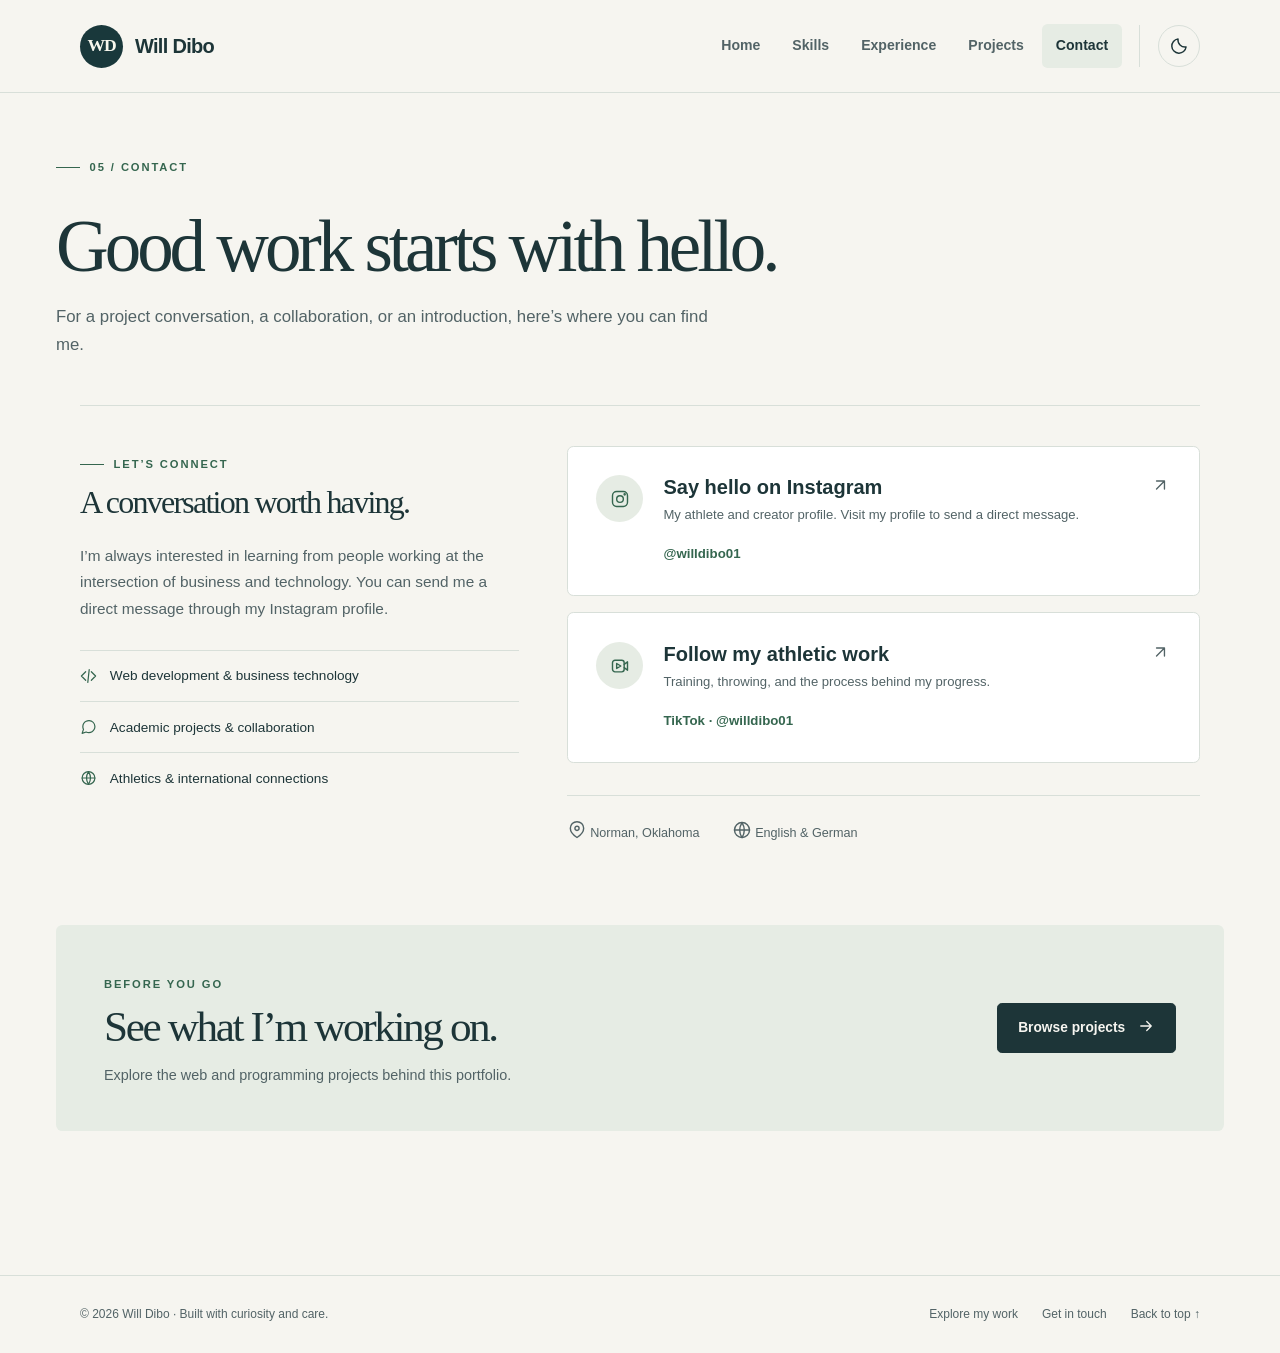
==== contact.html @ 00c78d90 "Publish interactive personal portfolio for MIS 4013" ====
<!doctype html>
<html lang="en" data-bs-theme="light">
<head>
  <meta charset="utf-8">
  <meta name="viewport" content="width=device-width, initial-scale=1">
  <meta name="description" content="Connect with Will Dibo through his Instagram and TikTok profiles for projects, collaborations, and professional introductions.">
  <meta name="author" content="Will Dibo">
  <title>Contact | Will Dibo</title>
  <link rel="icon" href="images/favicon.svg" type="image/svg+xml">
  <script src="js/theme-init.js"></script>
  <!-- The pinned Bootstrap version matches the supplied class practice files. -->
  <link href="https://cdn.jsdelivr.net/npm/bootstrap@5.3.3/dist/css/bootstrap.min.css" rel="stylesheet">
  <link href="css/style.css" rel="stylesheet">
  <script src="https://cdn.jsdelivr.net/npm/bootstrap@5.3.3/dist/js/bootstrap.bundle.min.js" defer></script>
  <script src="js/script.js" defer></script>
</head>
<body>
  <a class="skip-link" href="#main-content">Skip to main content</a>
  <header class="site-header">
    <nav class="navbar navbar-expand-lg site-nav" aria-label="Main navigation">
      <div class="container">
        <a class="navbar-brand" href="index.html"><span class="brand-mark" aria-hidden="true">WD</span>Will Dibo</a>
        <button class="navbar-toggler" type="button" data-bs-toggle="collapse" data-bs-target="#main-nav" aria-controls="main-nav" aria-expanded="false" aria-label="Toggle navigation"><svg class="icon " viewBox="0 0 24 24" aria-hidden="true"><path d="M4 6h16M4 12h16M4 18h16"/></svg></button>
        <div class="collapse navbar-collapse" id="main-nav">
          <ul class="navbar-nav ms-auto">
              <li class="nav-item"><a class="nav-link" href="index.html">Home</a></li>
              <li class="nav-item"><a class="nav-link" href="skills.html">Skills</a></li>
              <li class="nav-item"><a class="nav-link" href="experience.html" aria-label="Experience and education">Experience</a></li>
              <li class="nav-item"><a class="nav-link" href="projects.html">Projects</a></li>
              <li class="nav-item"><a class="nav-link active" href="contact.html" aria-current="page">Contact</a></li>
          </ul>
          <div class="nav-actions">
            <button class="theme-toggle" id="theme-toggle" type="button" aria-pressed="false" aria-label="Switch to dark mode" title="Switch to dark mode">
              <svg class="icon moon-icon" viewBox="0 0 24 24" aria-hidden="true"><path d="M20.5 13.2A8.6 8.6 0 0 1 10.8 3.5 8.6 8.6 0 1 0 20.5 13.2Z"/></svg><svg class="icon sun-icon" viewBox="0 0 24 24" aria-hidden="true"><circle cx="12" cy="12" r="4"/><path d="M12 2v2m0 16v2M2 12h2m16 0h2M5 5l1.4 1.4m11.2 11.2L19 19M5 19l1.4-1.4M17.6 6.4 19 5"/></svg>
            </button>
          </div>
        </div>
      </div>
    </nav>
  </header>
  <main id="main-content" tabindex="-1">
    <section class="page-heading container" aria-labelledby="page-title">
      <p class="eyebrow section-index">05 / Contact</p>
      <h1 id="page-title">Good work starts with hello.</h1>
      <p class="lead">For a project conversation, a collaboration, or an introduction, here’s where you can find me.</p>
    </section>
    <div class="container"><div class="page-rule"></div></div>
    <section class="container" aria-labelledby="contact-title">
      <div class="row g-5">
        <div class="col-12 col-lg-5 contact-intro">
          <span class="eyebrow section-index">Let’s connect</span>
          <h2 class="serif" id="contact-title">A conversation worth having.</h2>
          <p>I’m always interested in learning from people working at the intersection of business and technology. You can send me a direct message through my Instagram profile.</p>
          <ul class="contact-topics">
            <li><svg class="icon " viewBox="0 0 24 24" aria-hidden="true"><path d="m8 6-6 6 6 6m8-12 6 6-6 6m-3-15-2 18"/></svg>Web development &amp; business technology</li>
            <li><svg class="icon " viewBox="0 0 24 24" aria-hidden="true"><path d="M21 11.5a8.4 8.4 0 0 1-.9 3.8 8.5 8.5 0 0 1-7.6 4.7 8.4 8.4 0 0 1-3.8-.9L3 21l1.9-5.7a8.4 8.4 0 0 1-.9-3.8 8.5 8.5 0 0 1 4.7-7.6 8.4 8.4 0 0 1 3.8-.9h.5a8.5 8.5 0 0 1 8 8v.5Z"/></svg>Academic projects &amp; collaboration</li>
            <li><svg class="icon " viewBox="0 0 24 24" aria-hidden="true"><circle cx="12" cy="12" r="9"/><path d="M3 12h18M12 3a17 17 0 0 1 0 18 17 17 0 0 1 0-18Z"/></svg>Athletics &amp; international connections</li>
          </ul>
        </div>
        <div class="col-12 col-lg-7">
          <div class="d-flex flex-column gap-3">
            <a class="card contact-card" href="https://www.instagram.com/willdibo01/" target="_blank" rel="noopener noreferrer" aria-label="Visit Will Dibo on Instagram, opens in a new tab">
              <span class="contact-platform"><svg class="icon " viewBox="0 0 24 24" aria-hidden="true"><rect x="3" y="3" width="18" height="18" rx="5"/><circle cx="12" cy="12" r="4"/><circle cx="17.6" cy="6.4" r=".7"/></svg></span>
              <div><h3>Say hello on Instagram</h3><p>My athlete and creator profile. Visit my profile to send a direct message.</p><span class="handle">@willdibo01</span></div>
              <svg class="icon " viewBox="0 0 24 24" aria-hidden="true"><path d="M7 17 17 7M7 7h10v10"/></svg>
            </a>
            <a class="card contact-card" href="https://www.tiktok.com/@willdibo01" target="_blank" rel="noopener noreferrer" aria-label="Visit Will Dibo on TikTok, opens in a new tab">
              <span class="contact-platform"><svg class="icon " viewBox="0 0 24 24" aria-hidden="true"><rect x="3" y="5" width="14" height="14" rx="3"/><path d="m17 10 4-3v10l-4-3M8 9l5 3-5 3Z"/></svg></span>
              <div><h3>Follow my athletic work</h3><p>Training, throwing, and the process behind my progress.</p><span class="handle">TikTok &middot; @willdibo01</span></div>
              <svg class="icon " viewBox="0 0 24 24" aria-hidden="true"><path d="M7 17 17 7M7 7h10v10"/></svg>
            </a>
          </div>
          <div class="contact-meta"><span><svg class="icon " viewBox="0 0 24 24" aria-hidden="true"><path d="M20 10c0 6-8 11-8 11S4 16 4 10a8 8 0 1 1 16 0Z"/><circle cx="12" cy="10" r="2.5"/></svg> Norman, Oklahoma</span><span><svg class="icon " viewBox="0 0 24 24" aria-hidden="true"><circle cx="12" cy="12" r="9"/><path d="M3 12h18M12 3a17 17 0 0 1 0 18 17 17 0 0 1 0-18Z"/></svg> English &amp; German</span></div>
        </div>
      </div>
    </section>
    <section class="container section-space" aria-labelledby="contact-work-title">
      <div class="contact-band">
        <div><span class="eyebrow">Before you go</span><h2 class="serif" id="contact-work-title">See what I’m working on.</h2><p>Explore the web and programming projects behind this portfolio.</p></div>
        <a class="btn btn-primary" href="projects.html">Browse projects <svg class="icon " viewBox="0 0 24 24" aria-hidden="true"><path d="M5 12h14m-6-6 6 6-6 6"/></svg></a>
      </div>
    </section>
  </main>
  <footer class="site-footer">
    <div class="container footer-inner">
      <span>&copy; <span id="current-year">2026</span> Will Dibo <span aria-hidden="true">&middot;</span> Built with curiosity and care.</span>
      <div class="footer-links">
        <a href="projects.html">Explore my work</a>
        <a href="contact.html">Get in touch</a>
        <a href="#main-content">Back to top &uarr;</a>
      </div>
    </div>
  </footer>
</body>
</html>
---- css/style.css ----
/* Will Dibo — custom portfolio styles. Bootstrap supplies the component/grid base. */
:root {
  --page: #f6f5f0;
  --surface: #ffffff;
  --ink: #1d3538;
  --muted: #526366;
  --line: #d8dfd9;
  --accent: #35664f;
  --soft: #e6ece4;
  --panel: #19383b;
  --panel-ink: #f7f7ed;
  --warm: #f1e6d3;
  --bs-body-bg: var(--page);
  --bs-body-color: var(--ink);
  --bs-border-color: var(--line);
  --bs-secondary-color: var(--muted);
  --bs-emphasis-color: var(--ink);
  --bs-link-color: var(--accent);
  --bs-link-hover-color: var(--ink);
}

[data-bs-theme="dark"] {
  --page: #12282b;
  --surface: #1b3437;
  --ink: #f1f4ec;
  --muted: #b1c1bb;
  --line: #3b5354;
  --accent: #b3d1aa;
  --soft: #284541;
  --panel: #0c2023;
  --warm: #39423b;
  --bs-body-bg: var(--page);
  --bs-body-color: var(--ink);
  --bs-border-color: var(--line);
  --bs-secondary-color: var(--muted);
  --bs-emphasis-color: var(--ink);
  --bs-link-color: var(--accent);
  --bs-link-hover-color: var(--ink);
}

* { box-sizing: border-box; }
html { scroll-behavior: smooth; scroll-padding-top: 6rem; }
body { margin: 0; background: var(--page); color: var(--ink); font-family: "Segoe UI", Arial, sans-serif; font-size: 1rem; line-height: 1.7; -webkit-font-smoothing: antialiased; }
::selection { color: #142e32; background: #c9deb9; }
a { color: var(--accent); text-underline-offset: .23em; }
a:hover { color: var(--ink); }
button, input { font: inherit; }
img, svg { max-width: 100%; }
button, a { -webkit-tap-highlight-color: transparent; }
:focus-visible { outline: 3px solid var(--accent); outline-offset: 5px; box-shadow: none; }
.btn:focus-visible, .form-control:focus { box-shadow: 0 0 0 .2rem var(--soft); border-color: var(--accent); }
[hidden] { display: none !important; }
.container { max-width: 1168px; padding-left: 1.5rem; padding-right: 1.5rem; }
.skip-link { position: fixed; top: -6rem; left: 1rem; z-index: 2000; padding: .7rem 1rem; background: var(--surface); color: var(--ink); border: 2px solid var(--accent); }
.skip-link:focus { top: 1rem; }
.site-header { position: sticky; top: 0; z-index: 1020; background: var(--page); border-bottom: 1px solid var(--line); }
.site-nav { min-height: 92px; padding: 1rem 0; --bs-navbar-color: var(--muted); --bs-navbar-hover-color: var(--ink); --bs-navbar-active-color: var(--ink); }
.navbar-brand { display: inline-flex; align-items: center; gap: .75rem; color: var(--ink); font-weight: 650; letter-spacing: -.035em; margin-right: 1.5rem; font-size: 1.25rem; }
.navbar-brand:hover { color: var(--ink); }
.brand-mark { display: grid; place-items: center; width: 43px; height: 43px; color: var(--panel-ink); background: var(--panel); font-family: Georgia, serif; font-size: 1.1rem; border-radius: 50%; letter-spacing: -.06em; }
.navbar-nav { gap: .3rem; }
.site-nav .nav-link { padding: .6rem .85rem !important; font-size: .88rem; font-weight: 550; border-radius: .35rem; }
.site-nav .nav-link.active { background: var(--soft); color: var(--ink); }
.nav-actions { margin-left: 1.1rem; padding-left: 1.1rem; border-left: 1px solid var(--line); }
.theme-toggle { display: grid; place-items: center; width: 42px; height: 42px; padding: 0; color: var(--ink); border: 1px solid var(--line); border-radius: 50%; background: transparent; }
.theme-toggle:hover { background: var(--soft); }
.theme-toggle .sun-icon, [data-bs-theme="dark"] .theme-toggle .moon-icon { display: none; }
[data-bs-theme="dark"] .theme-toggle .sun-icon { display: inline; }
.navbar-toggler { border: 1px solid var(--line); color: var(--ink); padding: .5rem; line-height: 1; }
.icon { width: 20px; height: 20px; flex-shrink: 0; vertical-align: -.2em; stroke: currentColor; fill: none; stroke-width: 1.7; stroke-linecap: round; stroke-linejoin: round; }
.eyebrow { font-size: .7rem; font-weight: 700; line-height: 1.5; letter-spacing: .17em; text-transform: uppercase; color: var(--accent); }
.section-index { display: inline-flex; align-items: center; gap: .6rem; }
.section-index::before { content: ""; width: 24px; height: 1px; background: currentColor; }
.serif, h1, .display-heading, .section-title { font-family: Georgia, "Times New Roman", serif; font-weight: 400; letter-spacing: -.055em; line-height: 1.08; }
h1 { font-size: clamp(3.3rem, 6.8vw, 5.8rem); margin-bottom: 1.5rem; }
h2, h3 { color: var(--ink); }
p { margin-bottom: 1rem; }
.muted { color: var(--muted); }
.btn { padding: .8rem 1.25rem; border-radius: .3rem; font-size: .86rem; font-weight: 600; line-height: 1.6; }
.btn .icon { width: 18px; height: 18px; margin-left: .5rem; }
.btn-primary { --bs-btn-bg: var(--ink); --bs-btn-border-color: var(--ink); --bs-btn-color: var(--page); --bs-btn-hover-bg: var(--accent); --bs-btn-hover-border-color: var(--accent); --bs-btn-hover-color: var(--page); --bs-btn-active-bg: var(--accent); --bs-btn-active-border-color: var(--accent); --bs-btn-active-color: var(--page); }
.btn-outline-primary { --bs-btn-color: var(--ink); --bs-btn-border-color: var(--line); --bs-btn-hover-color: var(--ink); --bs-btn-hover-bg: var(--soft); --bs-btn-hover-border-color: var(--ink); --bs-btn-active-color: var(--ink); --bs-btn-active-bg: var(--soft); --bs-btn-active-border-color: var(--ink); }
.btn-text { display: inline-flex; align-items: center; gap: .5rem; color: var(--ink); padding: .5rem 0; font-size: .85rem; font-weight: 600; text-decoration: none; border-bottom: 1px solid var(--line); }
.btn-text:hover { border-color: var(--ink); }
.btn-text .icon { width: 17px; height: 17px; }
.hero { padding: 4rem 0 3.75rem; }
.hero-topline { display: flex; justify-content: space-between; gap: 1rem; margin-bottom: 3rem; }
.hero-title { margin-bottom: .9rem; font-size: clamp(4.5rem, 8vw, 7rem); }
.hero-subtitle { font-size: clamp(1.6rem, 3vw, 2.55rem); line-height: 1.2; max-width: 540px; margin-bottom: 1.5rem; }
.hero-intro { max-width: 465px; color: var(--muted); font-size: 1.04rem; }
.hero-buttons { display: flex; flex-wrap: wrap; gap: .75rem; margin: 1.75rem 0; }
.hero-note { font-size: .77rem; color: var(--muted); }
.status-dot { display: inline-block; width: 7px; height: 7px; margin-right: .5rem; border-radius: 50%; background: var(--accent); }
.identity-card { position: relative; max-width: 410px; margin-left: auto; background: var(--panel); color: var(--panel-ink); padding: 1.8rem; border-radius: .4rem; }
.identity-top { display: flex; justify-content: space-between; align-items: center; color: #c5d5cd; font-size: .66rem; letter-spacing: .13em; text-transform: uppercase; }
.identity-avatar { display: block; width: 78%; height: auto; margin: 1.8rem auto; }
.identity-caption { padding-top: 1.3rem; border-top: 1px solid #4d6969; display: flex; justify-content: space-between; align-items: flex-end; gap: 1rem; }
.identity-caption strong { display: block; font-weight: 500; font-size: 1.05rem; }
.identity-caption span { font-size: .73rem; color: #c5d5cd; }
.identity-coordinate { text-align: right; font-size: .62rem; line-height: 1.6; color: #c5d5cd; }
.focus-strip { border-top: 1px solid var(--line); border-bottom: 1px solid var(--line); }
.focus-item { display: flex; align-items: center; gap: 1rem; padding: 1.7rem 0; }
.focus-item .number { font-family: Georgia, serif; font-size: .9rem; color: var(--accent); }
.focus-item strong { display: block; font-size: .9rem; font-weight: 550; }
.focus-item small { color: var(--muted); font-size: .74rem; }
.section-space { padding: 5rem 0; }
.section-title { font-size: clamp(2.2rem, 4vw, 3.2rem); margin: .8rem 0 1.25rem; }
.section-heading { display: flex; align-items: flex-end; justify-content: space-between; gap: 1.5rem; margin-bottom: 2rem; }
.section-heading .section-title { margin-bottom: 0; }
.about-copy { font-size: 1.04rem; color: var(--muted); }
.about-copy strong { color: var(--ink); font-weight: 550; }
.about-footnote { padding-top: 1.5rem; margin-top: 1.5rem; border-top: 1px solid var(--line); display: flex; flex-wrap: wrap; gap: 1rem 2.5rem; font-size: .8rem; }
.project-section { padding-top: 0; }
.card { --bs-card-bg: var(--surface); --bs-card-color: var(--ink); --bs-card-border-color: var(--line); --bs-card-border-radius: .4rem; }
.project-card { height: 100%; overflow: hidden; transition: transform .2s ease, border-color .2s ease; }
.project-card:hover { transform: translateY(-4px); border-color: var(--accent); }
.project-art { position: relative; min-height: 162px; display: flex; align-items: center; justify-content: center; padding: 1.5rem; overflow: hidden; }
.project-art::after { content: ""; position: absolute; width: 130px; height: 130px; border-radius: 50%; border: 1px solid currentColor; opacity: .14; right: -40px; top: -35px; }
.project-art[data-tone="sage"] { color: #214b3d; background: #e0eadb; }
.project-art[data-tone="sand"] { color: #5c432b; background: #f0e6d5; }
.project-art[data-tone="blue"] { color: #294f66; background: #e0e9ec; }
.project-art[data-tone="plum"] { color: #58435b; background: #eae0eb; }
.project-art-symbol { font-family: Georgia, serif; font-size: 3.5rem; letter-spacing: -.06em; line-height: 1; }
.project-art-label { position: absolute; bottom: 1rem; left: 1.25rem; font-size: .6rem; letter-spacing: .16em; font-weight: 650; text-transform: uppercase; }
.project-art-number { position: absolute; top: .8rem; right: 1.1rem; font-size: .65rem; letter-spacing: .1em; }
.project-card .card-body { display: flex; flex-direction: column; padding: 1.5rem; }
.project-meta { display: flex; flex-wrap: wrap; justify-content: space-between; gap: .5rem; margin-bottom: .85rem; font-size: .65rem; text-transform: uppercase; letter-spacing: .08em; color: var(--muted); }
.project-card .card-title { font-family: Georgia, serif; letter-spacing: -.025em; line-height: 1.22; font-weight: 400; font-size: 1.5rem; margin-bottom: .7rem; }
.project-card .card-text { font-size: .85rem; color: var(--muted); margin-bottom: 1rem; }
.technology-list { display: flex; flex-wrap: wrap; gap: .4rem; padding: 0; list-style: none; margin-bottom: 1.25rem; }
.tech-badge { padding: .42rem .6rem; color: var(--muted); background: var(--page); border: 1px solid var(--line); border-radius: .25rem; font-weight: 500; font-size: .63rem; }
.project-card .project-action { align-self: flex-start; margin-top: auto; background: transparent; }
.contact-band { display: flex; align-items: center; justify-content: space-between; gap: 2rem; padding: 2.75rem 3rem; background: var(--soft); border-radius: .4rem; }
.contact-band h2 { font-size: clamp(1.8rem, 3.5vw, 2.7rem); margin: .5rem 0 .75rem; }
.contact-band p { margin-bottom: 0; color: var(--muted); font-size: .9rem; max-width: 540px; }
.contact-band .btn { flex-shrink: 0; }
.site-footer { margin-top: 4rem; border-top: 1px solid var(--line); padding: 1.75rem 0; color: var(--muted); font-size: .75rem; }
.footer-inner { display: flex; align-items: center; justify-content: space-between; gap: 1.5rem; }
.footer-links { display: flex; flex-wrap: wrap; gap: 1.5rem; }
.footer-links a { color: var(--muted); text-decoration: none; }
.footer-links a:hover { color: var(--ink); text-decoration: underline; }
.page-heading { padding: 3.5rem 0 2.8rem; }
.page-heading h1 { font-size: clamp(3rem, 5.7vw, 4.9rem); margin: 1rem 0; }
.page-heading .lead { color: var(--muted); max-width: 680px; font-size: 1.05rem; line-height: 1.7; margin-bottom: 0; }
.page-rule { border-bottom: 1px solid var(--line); margin-bottom: 2.5rem; }
.skill-card { padding: 2rem; }
.skill-number { color: var(--accent); font-size: .7rem; font-weight: 650; letter-spacing: .12em; margin-bottom: 1.75rem; }
.skill-card h2 { font-size: 1.6rem; letter-spacing: -.035em; font-family: Georgia, serif; font-weight: 400; margin-bottom: .75rem; }
.skill-card > p { color: var(--muted); font-size: .88rem; }
.skill-card .list-group { margin: 1rem 0; }
.skill-card .list-group-item { background: transparent; color: var(--ink); padding: .8rem 0; border-color: var(--line); font-size: .86rem; display: flex; align-items: center; justify-content: space-between; gap: .75rem; }
.skill-card .list-group-item span:last-child { color: var(--muted); font-size: .68rem; text-align: right; }
.skill-card .card-end { margin-top: auto; padding-top: .75rem; }
.approach-row { padding-top: 2rem; border-top: 1px solid var(--line); }
.approach-item h3 { font-size: 1rem; font-weight: 600; margin-bottom: .75rem; }
.approach-item p { color: var(--muted); font-size: .88rem; }
.approach-item .icon { margin-bottom: 1rem; width: 26px; height: 26px; color: var(--accent); }
.experience-layout { padding-bottom: 1rem; }
.timeline { list-style: none; padding: 0; margin: 1.75rem 0 0; }
.timeline > li { position: relative; border-left: 1px solid var(--line); padding: 0 0 2.5rem 2rem; margin-left: .3rem; }
.timeline > li:last-child { padding-bottom: .5rem; }
.timeline > li::before { content: ""; position: absolute; left: -5px; top: .55rem; width: 9px; height: 9px; border: 2px solid var(--accent); background: var(--page); border-radius: 50%; }
.timeline .date { color: var(--accent); font-size: .7rem; text-transform: uppercase; letter-spacing: .09em; font-weight: 600; margin-bottom: .5rem; }
.timeline h3 { font-size: 1.4rem; font-family: Georgia, serif; font-weight: 400; letter-spacing: -.025em; margin-bottom: .5rem; }
.timeline .organization { font-size: .82rem; color: var(--muted); margin-bottom: .75rem; }
.timeline p, .timeline ul { font-size: .88rem; color: var(--muted); }
.timeline ul { padding-left: 1.1rem; margin-bottom: 0; }
.timeline li li { margin-bottom: .4rem; }
.education-card { padding: 2rem; }
.education-card h3 { font-family: Georgia, serif; font-size: 1.5rem; line-height: 1.3; font-weight: 400; letter-spacing: -.03em; }
.education-card .degree { font-size: .9rem; font-weight: 550; }
.education-card .school-dates, .education-card p { color: var(--muted); font-size: .82rem; }
.education-block + .education-block { margin-top: 1.75rem; padding-top: 1.75rem; border-top: 1px solid var(--line); }
.badge-soft { padding: .5rem .65rem; border: 1px solid var(--line); background: var(--soft); color: var(--accent); font-weight: 550; border-radius: .25rem; font-size: .65rem; }
.project-toolbar { display: flex; flex-wrap: wrap; align-items: flex-end; justify-content: space-between; gap: 1.5rem; margin-bottom: 1.25rem; }
.filter-group { display: flex; flex-wrap: wrap; gap: .5rem; }
.filter-button { border: 1px solid var(--line); color: var(--muted); background: transparent; font-weight: 550; font-size: .79rem; padding: .6rem 1rem; border-radius: .3rem; }
.filter-button:hover { background: var(--soft); color: var(--ink); }
.filter-button.active { background: var(--ink); border-color: var(--ink); color: var(--page); }
.filter-button:disabled { opacity: .5; }
.project-search { min-width: 260px; max-width: 100%; }
.project-search label { font-size: .7rem; color: var(--muted); margin-bottom: .35rem; }
.search-field { position: relative; }
.search-field > .icon { position: absolute; top: 50%; left: .85rem; transform: translateY(-50%); color: var(--muted); width: 17px; }
.search-field .form-control { font-size: .83rem; padding: .65rem .85rem .65rem 2.5rem; border-radius: .3rem; background: var(--surface); color: var(--ink); border-color: var(--line); }
.search-field .form-control::placeholder { color: var(--muted); opacity: .85; }
.results-line { display: flex; gap: 1rem; align-items: center; justify-content: space-between; font-size: .76rem; color: var(--muted); margin: 0 0 1.6rem; min-height: 2rem; }
.reset-button { font-size: .76rem; color: var(--accent); background: none; border: 0; padding: .25rem 0; text-decoration: underline; text-underline-offset: .2em; }
.empty-state { text-align: center; background: var(--surface); border: 1px dashed var(--line); padding: 3rem 1.5rem; border-radius: .4rem; }
.empty-state h2 { font-family: Georgia, serif; font-weight: 400; font-size: 1.8rem; }
.empty-state p { color: var(--muted); font-size: .9rem; }
.projects-note { border-top: 1px solid var(--line); padding-top: 1.5rem; margin-top: 2rem; color: var(--muted); font-size: .8rem; }
.load-message { padding: 1.25rem; color: var(--muted); font-size: .85rem; }
.load-message a { color: var(--accent); }
.modal-content { background: var(--surface); border-color: var(--line); border-radius: .5rem; color: var(--ink); }
.modal-header { padding: 1.5rem 1.75rem; align-items: flex-start; border-color: var(--line); }
.modal-title { font-size: 1.9rem; font-family: Georgia, serif; font-weight: 400; letter-spacing: -.035em; }
.modal-body { padding: 1.75rem; }
.modal-body h3 { font-size: .74rem; letter-spacing: .08em; text-transform: uppercase; font-weight: 700; margin: 1.5rem 0 .75rem; }
.modal-body p, .modal-body li { color: var(--muted); font-size: .92rem; }
.modal-body li { margin-bottom: .4rem; }
.modal-footer { padding: 1.1rem 1.75rem; border-color: var(--line); justify-content: space-between; gap: .5rem; }
.modal-context { font-size: .72rem; color: var(--muted); }
.modal-close { border: 0; background: transparent; color: var(--ink); padding: .25rem; margin-left: 1rem; }
.modal-close .icon { width: 24px; height: 24px; }
.project-fallback { width: min(680px, calc(100% - 2rem)); max-height: calc(100% - 2rem); padding: 0; color: var(--ink); background: var(--surface); border: 1px solid var(--line); border-radius: .5rem; }
.project-fallback::backdrop { background: rgb(7 22 25 / 65%); }
.contact-intro h2 { font-size: 2rem; margin: .75rem 0 1.5rem; }
.contact-intro p { color: var(--muted); max-width: 420px; font-size: .96rem; }
.contact-topics { margin: 1.75rem 0; padding: 0; list-style: none; }
.contact-topics li { border-top: 1px solid var(--line); padding: .85rem 0; font-size: .85rem; display: flex; gap: .8rem; align-items: center; }
.contact-topics .icon { width: 17px; color: var(--accent); }
.contact-card { display: flex; flex-direction: row; gap: 1.25rem; align-items: flex-start; padding: 1.8rem; text-decoration: none; transition: border-color .2s, background .2s; }
.contact-card:hover { border-color: var(--accent); background: var(--soft); }
.contact-platform { background: var(--soft); color: var(--accent); display: grid; place-items: center; width: 47px; height: 47px; flex-shrink: 0; border-radius: 50%; }
.contact-card h3 { font-size: 1.25rem; font-weight: 550; margin: 0 0 .3rem; }
.contact-card p { font-size: .82rem; color: var(--muted); margin-bottom: .8rem; }
.contact-card .handle { color: var(--accent); font-size: .83rem; font-weight: 600; }
.contact-card > .icon { margin-left: auto; width: 19px; color: var(--muted); }
.contact-meta { display: flex; flex-wrap: wrap; gap: 1rem 2rem; border-top: 1px solid var(--line); margin-top: 2rem; padding-top: 1.5rem; color: var(--muted); font-size: .79rem; }
noscript .alert { border: 1px solid var(--line); background: var(--soft); color: var(--ink); margin-top: 1rem; }

@media (min-width: 992px) {
  .focus-strip .col-lg-4:not(:first-child) .focus-item { border-left: 1px solid var(--line); padding-left: 2rem; }
}
@media (max-width: 991.98px) {
  .site-nav { min-height: 78px; }
  .navbar-collapse { padding-top: 1rem; }
  .nav-actions { margin: .75rem 0 0; padding: .75rem 0 0; border-left: 0; border-top: 1px solid var(--line); }
  .hero { padding-top: 2.5rem; }
  .hero-topline { margin-bottom: 2rem; }
  .identity-card { margin: 1.5rem auto 0; width: 100%; max-width: 470px; }
  .identity-avatar { width: 65%; }
  .section-space { padding: 3.5rem 0; }
  .project-section { padding-top: 0; }
  .focus-item { padding: 1.1rem 0; }
  .skill-card { padding: 1.6rem; }
}
@media (max-width: 575.98px) {
  .container { padding-left: 1.15rem; padding-right: 1.15rem; }
  .navbar-brand { font-size: 1.1rem; }
  .brand-mark { width: 38px; height: 38px; }
  .hero-topline { flex-direction: column; gap: .5rem; }
  .hero-title { font-size: 4.5rem; }
  .hero-subtitle { font-size: 1.85rem; }
  .hero-buttons .btn { flex-grow: 1; }
  .identity-card { padding: 1.4rem; }
  .focus-strip .col-12:not(:last-child) .focus-item { border-bottom: 1px solid var(--line); }
  .section-heading, .contact-band, .footer-inner { flex-direction: column; align-items: flex-start; }
  .section-heading { gap: 1rem; }
  .contact-band { padding: 2rem 1.5rem; gap: 1.5rem; }
  .page-heading { padding: 2.5rem 0 2rem; }
  .page-heading h1 { font-size: 3.35rem; }
  .project-toolbar { align-items: stretch; }
  .project-search { width: 100%; }
  .results-line { align-items: flex-start; }
  .education-card, .contact-card { padding: 1.5rem; }
  .contact-card { gap: 1rem; }
  .contact-platform { width: 38px; height: 38px; }
  .site-footer { margin-top: 3rem; }
  .modal-header, .modal-body { padding: 1.35rem; }
}
@media (prefers-reduced-motion: reduce) {
  html { scroll-behavior: auto; }
  *, *::before, *::after { transition: none !important; animation: none !important; }
}
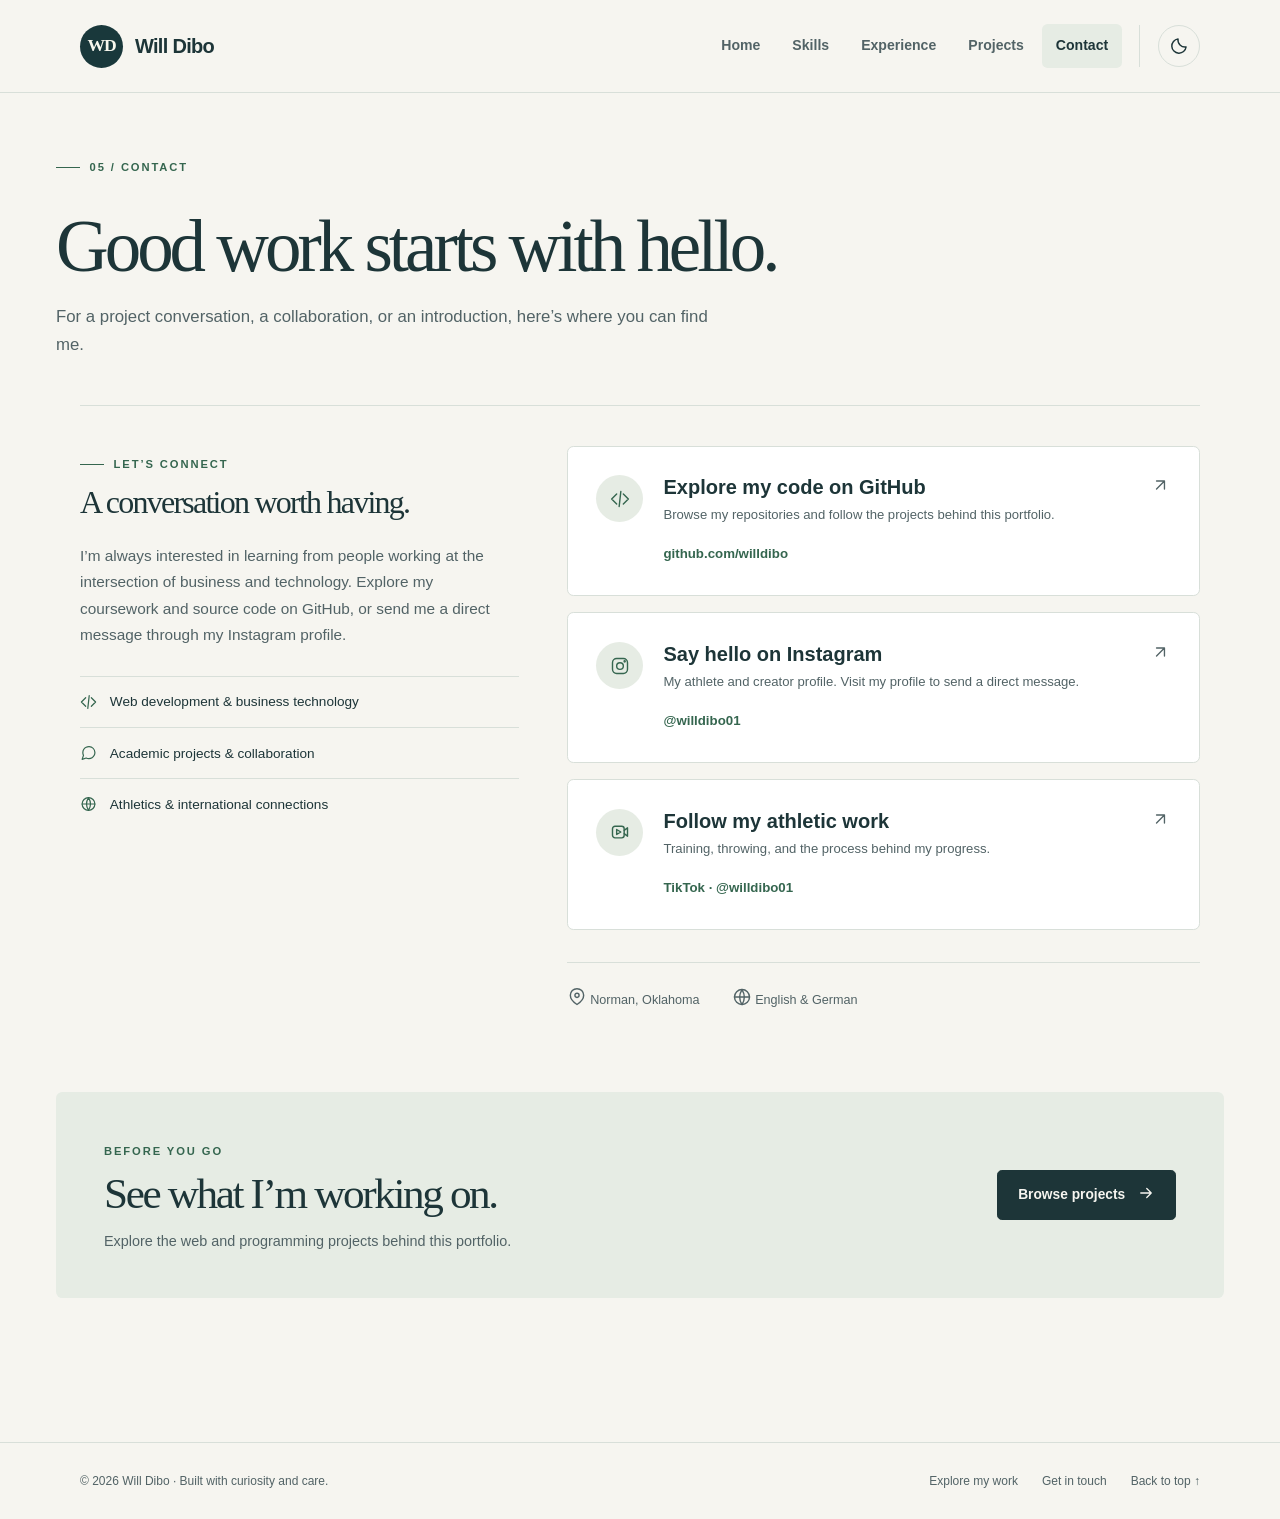
==== commit 0d2cffe6: "Add GitHub profile to portfolio contact page" ====
--- a/contact.html
+++ b/contact.html
@@ -3,7 +3,7 @@
 <head>
   <meta charset="utf-8">
   <meta name="viewport" content="width=device-width, initial-scale=1">
-  <meta name="description" content="Connect with Will Dibo through his Instagram and TikTok profiles for projects, collaborations, and professional introductions.">
+  <meta name="description" content="Explore Will Dibo’s code on GitHub and connect through his Instagram and TikTok profiles for projects, collaborations, and professional introductions.">
   <meta name="author" content="Will Dibo">
   <title>Contact | Will Dibo</title>
   <link rel="icon" href="images/favicon.svg" type="image/svg+xml">
@@ -50,7 +50,7 @@
         <div class="col-12 col-lg-5 contact-intro">
           <span class="eyebrow section-index">Let’s connect</span>
           <h2 class="serif" id="contact-title">A conversation worth having.</h2>
-          <p>I’m always interested in learning from people working at the intersection of business and technology. You can send me a direct message through my Instagram profile.</p>
+          <p>I’m always interested in learning from people working at the intersection of business and technology. Explore my coursework and source code on GitHub, or send me a direct message through my Instagram profile.</p>
           <ul class="contact-topics">
             <li><svg class="icon " viewBox="0 0 24 24" aria-hidden="true"><path d="m8 6-6 6 6 6m8-12 6 6-6 6m-3-15-2 18"/></svg>Web development &amp; business technology</li>
             <li><svg class="icon " viewBox="0 0 24 24" aria-hidden="true"><path d="M21 11.5a8.4 8.4 0 0 1-.9 3.8 8.5 8.5 0 0 1-7.6 4.7 8.4 8.4 0 0 1-3.8-.9L3 21l1.9-5.7a8.4 8.4 0 0 1-.9-3.8 8.5 8.5 0 0 1 4.7-7.6 8.4 8.4 0 0 1 3.8-.9h.5a8.5 8.5 0 0 1 8 8v.5Z"/></svg>Academic projects &amp; collaboration</li>
@@ -59,6 +59,11 @@
         </div>
         <div class="col-12 col-lg-7">
           <div class="d-flex flex-column gap-3">
+            <a class="card contact-card" href="https://github.com/willdibo" target="_blank" rel="noopener noreferrer" aria-label="Visit Will Dibo on GitHub, opens in a new tab">
+              <span class="contact-platform"><svg class="icon " viewBox="0 0 24 24" aria-hidden="true"><path d="m8 6-6 6 6 6m8-12 6 6-6 6m-3-15-2 18"/></svg></span>
+              <div><h3>Explore my code on GitHub</h3><p>Browse my repositories and follow the projects behind this portfolio.</p><span class="handle">github.com/willdibo</span></div>
+              <svg class="icon " viewBox="0 0 24 24" aria-hidden="true"><path d="M7 17 17 7M7 7h10v10"/></svg>
+            </a>
             <a class="card contact-card" href="https://www.instagram.com/willdibo01/" target="_blank" rel="noopener noreferrer" aria-label="Visit Will Dibo on Instagram, opens in a new tab">
               <span class="contact-platform"><svg class="icon " viewBox="0 0 24 24" aria-hidden="true"><rect x="3" y="3" width="18" height="18" rx="5"/><circle cx="12" cy="12" r="4"/><circle cx="17.6" cy="6.4" r=".7"/></svg></span>
               <div><h3>Say hello on Instagram</h3><p>My athlete and creator profile. Visit my profile to send a direct message.</p><span class="handle">@willdibo01</span></div>
